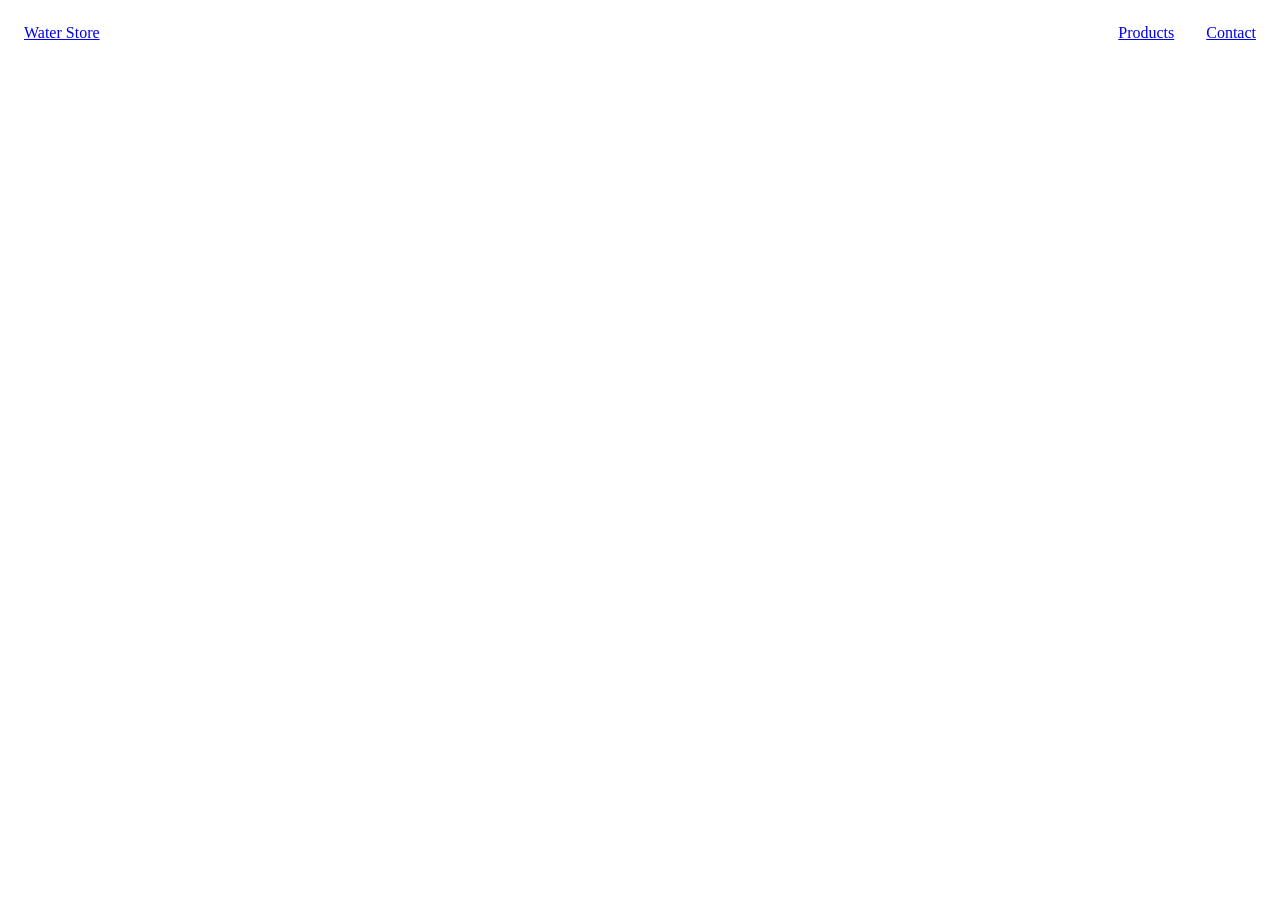
==== html_css_harjoitus/index.html @ 550d3543 "intial commit" ====
<!DOCTYPE html>
<html lang="en">
<head>
        <meta charset="UTF-8">
        <meta name="viewport" content="width=device-width, initial-scale=1.0">
        <title>Water Store</title>
        <link rel="stylesheet" href="styles.css">
</head>
<body>
        <div class="header">
            <a href="index.html">Water Store</a>
            <nav class="navbar">
                <a href="products.html">Products</a>
                <a href="contact.html">Contact</a>
            </nav>
        </div>
</body>
</html>
---- html_css_harjoitus/styles.css ----
.header{
    display: flex;
    justify-content: space-between;
    padding: 16px;
}

.navbar{
    display: flex;
    gap: 32px;
}
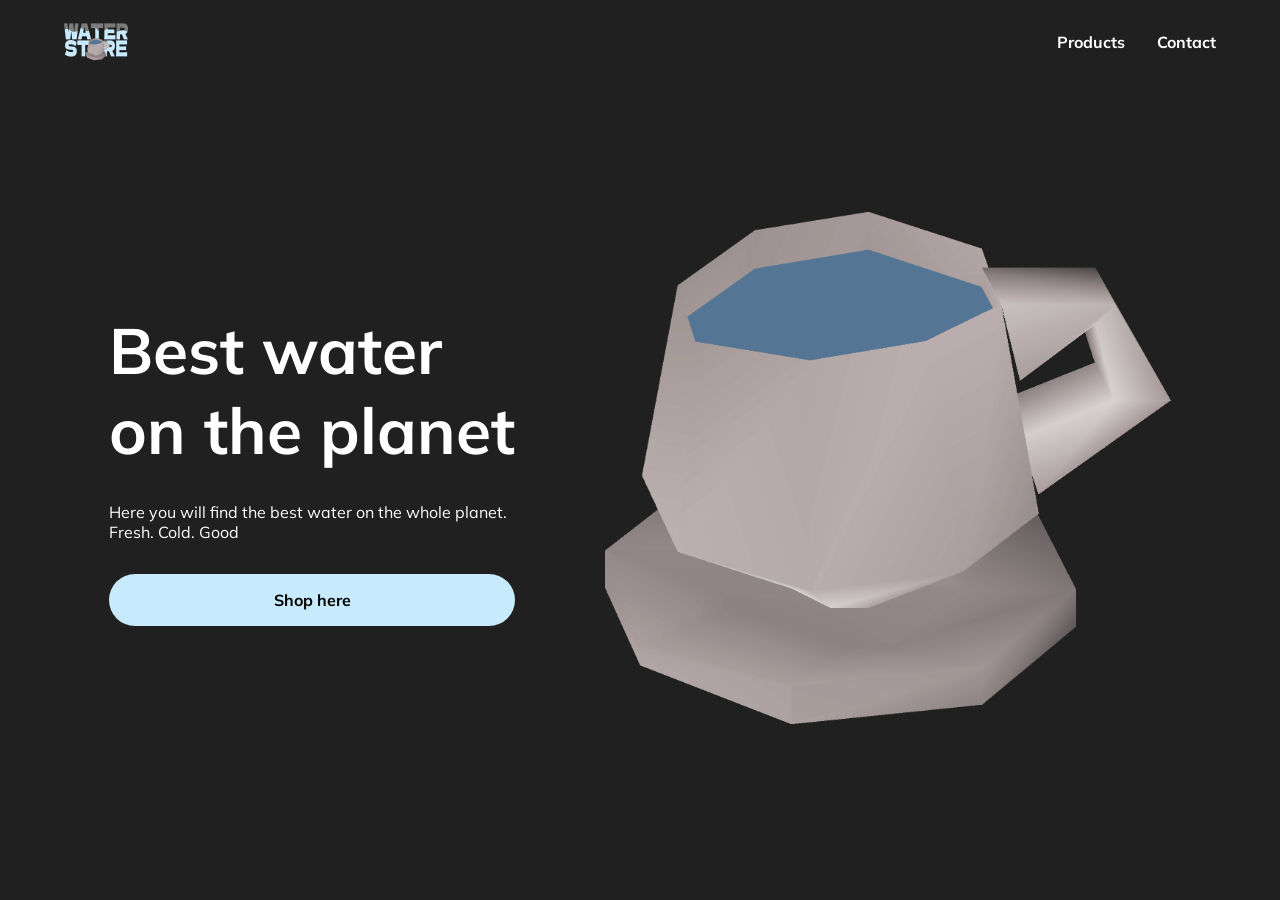
==== commit 108f910a: "styling and layout" ====
--- a/html_css_harjoitus/index.html
+++ b/html_css_harjoitus/index.html
@@ -3,16 +3,30 @@
 <head>
         <meta charset="UTF-8">
         <meta name="viewport" content="width=device-width, initial-scale=1.0">
-        <title>Water Store</title>
+        <title>Home</title>
         <link rel="stylesheet" href="styles.css">
+        <link rel="preconnect" href="https://fonts.googleapis.com">
+        <link rel="preconnect" href="https://fonts.gstatic.com" crossorigin>
+        <link href="https://fonts.googleapis.com/css2?family=Mulish:ital,wght@0,200..1000;1,200..1000&display=swap" rel="stylesheet">
+        <link rel="icon" type="image/x-icon" href="/images/favicon.ico">
 </head>
 <body>
         <div class="header">
-            <a href="index.html">Water Store</a>
+            <a href="index.html">
+                <img class="logo" src="images/logo.png" alt="logo"/>
+            </a>
             <nav class="navbar">
-                <a href="products.html">Products</a>
-                <a href="contact.html">Contact</a>
+                <a href="products.html" class="link">Products</a>
+                <a href="contact.html" class="link">Contact</a>
             </nav>
+        </div>
+        <div class="hero">
+            <div class="hero_text_container">
+                <h1 class="hero_heading">Best water <br/> on the planet</h1>
+                <p class="hero_paragraph">Here you will find the best water on the whole planet.<br/>Fresh. Cold. Good</p>
+                <a class="hero_cta" href="products.html">Shop here</a>
+            </div>
+            <img class="hero_image" src="images/hero.png" alt="hero_image">
         </div>
 </body>
 </html>
--- a/html_css_harjoitus/styles.css
+++ b/html_css_harjoitus/styles.css
@@ -1,10 +1,102 @@
+* {
+    font-family: "Mulish", sans-serif;
+    margin: 0px;
+    color: white;
+}
+
+html{
+    background: #212020;
+}
+
 .header{
     display: flex;
     justify-content: space-between;
-    padding: 16px;
+    align-items: center;
+    padding: 8px 64px;
 }
 
 .navbar{
     display: flex;
     gap: 32px;
 }
+
+.logo{
+    height: 64px;
+}
+
+.link{
+    text-decoration: none;
+    font-weight: bold;
+    font-size: 16px;
+}
+
+.link:hover{
+    color: #c7eafc;
+}
+
+.hero{
+    padding: 128px 64px;
+    display: flex;
+    justify-content: space-around;
+    align-items: center;
+}
+
+.hero_text_container{
+    display: flex;
+    flex-direction: column;
+    gap: 32px;
+}
+
+.hero_heading{
+    font-size: 64px;
+}
+
+.hero_image{
+    height: 512px;
+}
+
+.hero_cta, .product_button{
+    text-decoration: none;
+    background: #c7eafc;
+    border-radius: 999px;
+    text-align: center;
+    font-weight: bold;
+    color: black;
+    padding: 16px;
+}
+
+.hero_cta:hover, .product_button:hover{
+    background: #afcede;
+}
+
+.products_container{
+    display: flex;
+    flex-direction: column;
+    justify-content: center;
+    align-items: center;
+    gap: 64px;
+}
+
+.products_list{
+    display: flex;
+    gap: 32px;
+}
+
+.product_card{
+    display: flex;
+    flex-direction: column;
+    background: #383636;
+    padding: 32px;
+    width: 256px;
+    border-radius: 32px;
+    justify-content: space-between;
+    gap: 16px;
+}
+
+.product_image{
+    width: 256px;
+}
+
+.product_heading{
+    font-size: 24px;
+}
